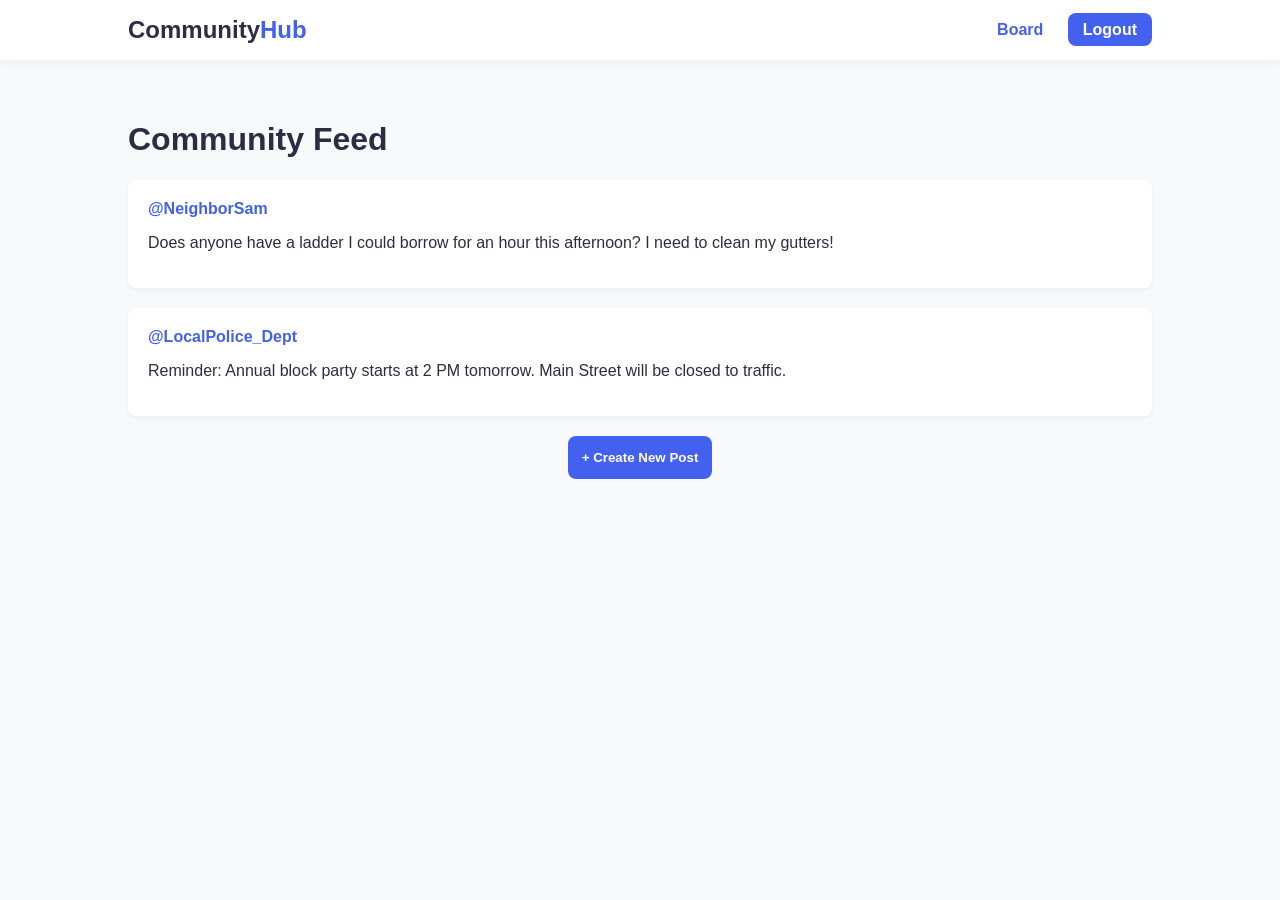
==== source/index.html @ c528bd12 "Initial commit" ====
<!DOCTYPE html>
<html lang="en">
<head>
    <meta charset="UTF-8">
    <title>Home | Community Hub</title>
    <link rel="stylesheet" href="style.css">
    <style>
        .container { padding: 40px 10%; }
        .post { background: white; padding: 20px; border-radius: 8px; margin-bottom: 20px; box-shadow: 0 2px 5px rgba(0,0,0,0.05); }
        .post-header { font-weight: bold; color: var(--primary); margin-bottom: 5px; }
    </style>
</head>
<body>
    <nav class="navbar">
        <a href="index.html" class="logo">Community<span>Hub</span></a>
        <div>
            <a href="index.html" style="margin-right:20px">Board</a>
            <a href="login.html" class="btn-primary" style="padding: 8px 15px;">Logout</a>
        </div>
    </nav>

    <main class="container">
        <h1>Community Feed</h1>
        
        <div class="post">
            <div class="post-header">@NeighborSam</div>
            <p>Does anyone have a ladder I could borrow for an hour this afternoon? I need to clean my gutters!</p>
        </div>

        <div class="post">
            <div class="post-header">@LocalPolice_Dept</div>
            <p>Reminder: Annual block party starts at 2 PM tomorrow. Main Street will be closed to traffic.</p>
        </div>

        <div class="text-center">
            <button class="btn-primary" style="width: auto;" onclick="alert('Post feature coming soon!')">+ Create New Post</button>
        </div>
    </main>
</body>
</html>
---- source/style.css ----
:root {
    --primary: #4361ee;
    --dark: #2b2d42;
    --light: #f8f9fa;
    --white: #ffffff;
    --gray: #6c757d;
}

body {
    font-family: 'Inter', sans-serif;
    background-color: var(--light);
    margin: 0;
    color: var(--dark);
}

/* Layouts */
.auth-wrapper {
    height: 100vh;
    display: flex;
    justify-content: center;
    align-items: center;
    background: linear-gradient(135deg, #4361ee 0%, #3f37c9 100%);
}

.card {
    background: var(--white);
    padding: 2rem;
    border-radius: 12px;
    box-shadow: 0 10px 25px rgba(0,0,0,0.1);
    width: 100%;
    max-width: 400px;
}

/* Navbar */
.navbar {
    background: var(--white);
    padding: 1rem 10%;
    display: flex;
    justify-content: space-between;
    align-items: center;
    box-shadow: 0 2px 10px rgba(0,0,0,0.05);
}

.logo { font-size: 1.5rem; font-weight: 800; text-decoration: none; color: var(--dark); }
.logo span { color: var(--primary); }

/* Forms & Buttons */
input {
    width: 100%;
    padding: 12px;
    margin: 10px 0 20px 0;
    border: 1px solid #ddd;
    border-radius: 8px;
    box-sizing: border-box;
}

.btn-primary {
    background: var(--primary);
    color: white;
    border: none;
    padding: 14px;
    border-radius: 8px;
    width: 100%;
    font-weight: 600;
    cursor: pointer;
    transition: 0.3s;
}

.btn-primary:hover { background: #3046bc; }

.text-center { text-align: center; margin-top: 1rem; }
a { color: var(--primary); text-decoration: none; font-weight: 600; }
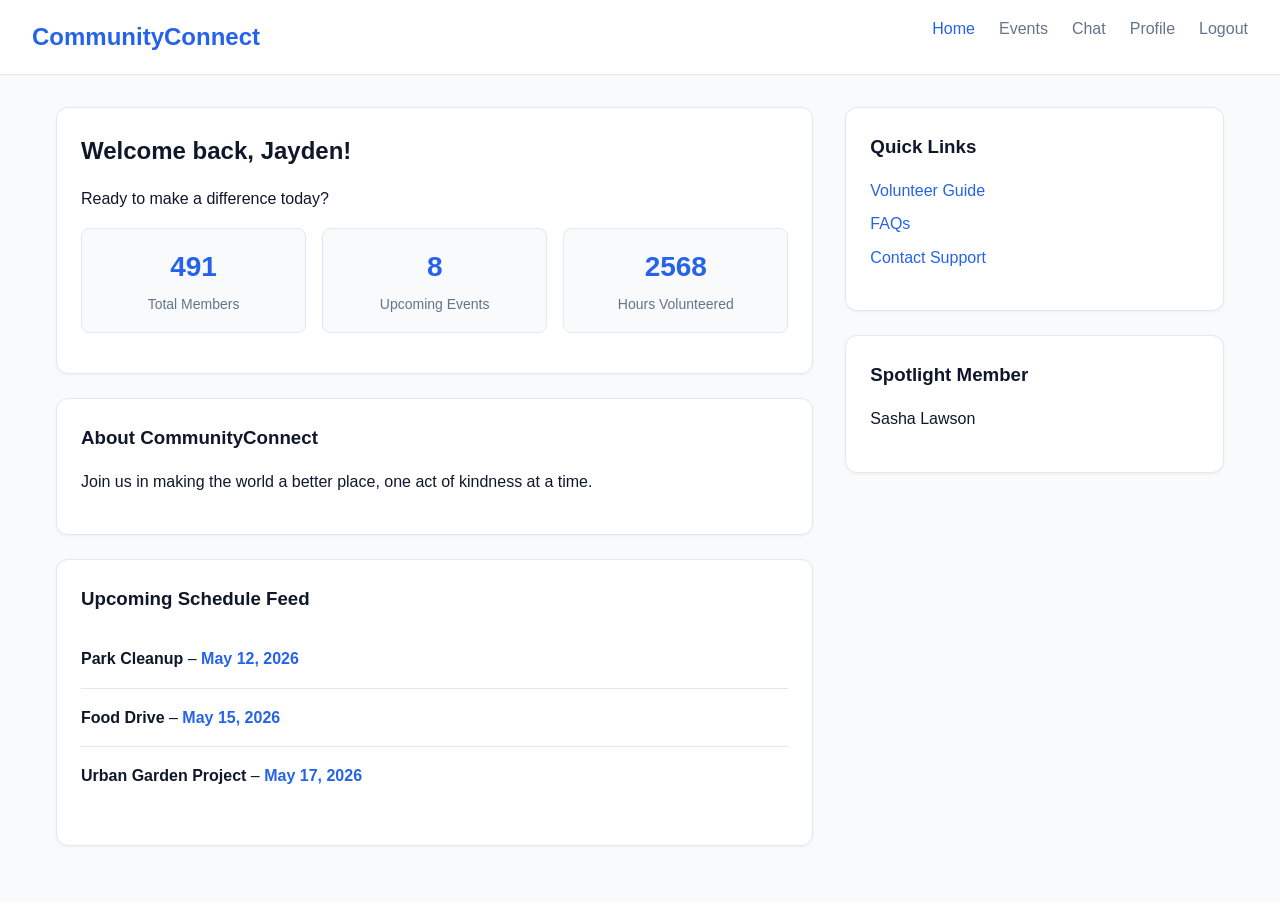
==== commit d8d2d5a4: "Updated homepage layout and fixed typos" ====
--- a/source/index.html
+++ b/source/index.html
@@ -1,40 +1,115 @@
 <!DOCTYPE html>
 <html lang="en">
 <head>
-    <meta charset="UTF-8">
-    <title>Home | Community Hub</title>
-    <link rel="stylesheet" href="style.css">
-    <style>
-        .container { padding: 40px 10%; }
-        .post { background: white; padding: 20px; border-radius: 8px; margin-bottom: 20px; box-shadow: 0 2px 5px rgba(0,0,0,0.05); }
-        .post-header { font-weight: bold; color: var(--primary); margin-bottom: 5px; }
-    </style>
+  <meta charset="UTF-8">
+  <meta name="viewport" content="width=device-width, initial-scale=1.0">
+  <title>CommunityConnect - Home</title>
+  <link rel="stylesheet" href="style.css">
 </head>
 <body>
+  <header>
+    <h1>CommunityConnect</h1>
     <nav class="navbar">
-        <a href="index.html" class="logo">Community<span>Hub</span></a>
-        <div>
-            <a href="index.html" style="margin-right:20px">Board</a>
-            <a href="login.html" class="btn-primary" style="padding: 8px 15px;">Logout</a>
+      <ul>
+        <li><a href="index.html" class="active">Home</a></li>
+        <li><a href="events.html">Events</a></li>
+        <li><a href="chat_interface.html">Chat</a></li>
+        <li><a href="profile.html">Profile</a></li>
+        <li><a href="logout.html">Logout</a></li>
+      </ul>
+    </nav>
+  </header>
+
+  <div class="layout">
+    <main>
+      <section class="welcome">
+        <h2>Welcome back, Jayden!</h2>
+        <p>Ready to make a difference today?</p>
+        <div class="stats">
+          <div class="stat-card">
+            <h3>491</h3>
+            <p>Total Members</p>
+          </div>
+          <div class="stat-card">
+            <h3>8</h3>
+            <p>Upcoming Events</p>
+          </div>
+          <div class="stat-card">
+            <h3>2568</h3>
+            <p>Hours Volunteered</p>
+          </div>
         </div>
-    </nav>
+      </section>
 
-    <main class="container">
-        <h1>Community Feed</h1>
-        
-        <div class="post">
-            <div class="post-header">@NeighborSam</div>
-            <p>Does anyone have a ladder I could borrow for an hour this afternoon? I need to clean my gutters!</p>
-        </div>
+      <section class="about">
+        <h3>About CommunityConnect</h3>
+        <p>Join us in making the world a better place, one act of kindness at a time.</p>
+      </section>
 
-        <div class="post">
-            <div class="post-header">@LocalPolice_Dept</div>
-            <p>Reminder: Annual block party starts at 2 PM tomorrow. Main Street will be closed to traffic.</p>
-        </div>
+      <section>
+        <h3>Upcoming Schedule Feed</h3>
+        <ul id="home-event-list" class="event-list"></ul>
+      </section>
+    </main>
 
-        <div class="text-center">
-            <button class="btn-primary" style="width: auto;" onclick="alert('Post feature coming soon!')">+ Create New Post</button>
-        </div>
-    </main>
+    <aside>
+      <section class="quick-links">
+        <h3>Quick Links</h3>
+        <ul style="list-style: none; padding-left: 0; display: grid; gap: 0.5rem;">
+          <li><a href="volunteer-guide.html" style="color: var(--primary); text-decoration: none;">Volunteer Guide</a></li>
+          <li><a href="faqs.html" style="color: var(--primary); text-decoration: none;">FAQs</a></li>
+          <li><a href="contact support.html" style="color: var(--primary); text-decoration: none;">Contact Support</a></li>
+        </ul>
+      </section>
+
+      <section class="spotlight">
+        <h3>Spotlight Member</h3>
+        <p>Sasha Lawson</p>
+      </section>
+    </aside>
+  </div>
+
+  <script>
+    const defaultEvents = [
+      { title: "Park Cleanup", date: "2026-05-12" },
+      { title: "Food Drive", date: "2026-05-15" },
+      { title: "Urban Garden Project", date: "2026-05-17" }
+    ];
+
+    function getStoredEvents() {
+      const stored = localStorage.getItem('communityEvents');
+      if (!stored) {
+        localStorage.setItem('communityEvents', JSON.stringify(defaultEvents));
+        return defaultEvents;
+      }
+      return JSON.parse(stored);
+    }
+
+    function formatDisplayDate(rawDateString) {
+      if (!rawDateString) return "Unknown Date";
+      const eventDate = new Date(rawDateString);
+      return eventDate.toLocaleDateString('en-US', { 
+        month: 'short', 
+        day: 'numeric',
+        year: 'numeric',
+        timeZone: 'UTC'
+      });
+    }
+
+    function renderDashboardEvents() {
+      const events = getStoredEvents();
+      const listElement = document.getElementById('home-event-list');
+      listElement.innerHTML = '';
+
+      events.forEach(event => {
+        const li = document.createElement('li');
+        li.className = 'event-item';
+        li.innerHTML = `<strong>${event.title}</strong> – <span class="event-date">${formatDisplayDate(event.date)}</span>`;
+        listElement.appendChild(li);
+      });
+    }
+    
+    window.addEventListener('DOMContentLoaded', renderDashboardEvents);
+  </script>
 </body>
 </html>
--- a/source/style.css
+++ b/source/style.css
@@ -1,72 +1,292 @@
 :root {
-    --primary: #4361ee;
-    --dark: #2b2d42;
-    --light: #f8f9fa;
-    --white: #ffffff;
-    --gray: #6c757d;
+  --primary: #2563eb;
+  --primary-hover: #1d4ed8;
+  --bg-main: #f8fafc;
+  --bg-card: #ffffff;
+  --text-dark: #0f172a;
+  --text-muted: #64748b;
+  --border: #e2e8f0;
+  --success: #10b981;
+}
+
+* {
+  box-sizing: border-box;
+  margin: 0;
+  padding: 0;
+  font-family: -apple-system, BlinkMacSystemFont, "Segoe UI", Roboto, sans-serif;
 }
 
 body {
-    font-family: 'Inter', sans-serif;
-    background-color: var(--light);
-    margin: 0;
-    color: var(--dark);
-}
-
-/* Layouts */
-.auth-wrapper {
-    height: 100vh;
-    display: flex;
-    justify-content: center;
-    align-items: center;
-    background: linear-gradient(135deg, #4361ee 0%, #3f37c9 100%);
-}
-
-.card {
-    background: var(--white);
-    padding: 2rem;
-    border-radius: 12px;
-    box-shadow: 0 10px 25px rgba(0,0,0,0.1);
-    width: 100%;
-    max-width: 400px;
-}
-
-/* Navbar */
-.navbar {
-    background: var(--white);
-    padding: 1rem 10%;
-    display: flex;
-    justify-content: space-between;
-    align-items: center;
-    box-shadow: 0 2px 10px rgba(0,0,0,0.05);
-}
-
-.logo { font-size: 1.5rem; font-weight: 800; text-decoration: none; color: var(--dark); }
-.logo span { color: var(--primary); }
-
-/* Forms & Buttons */
-input {
-    width: 100%;
-    padding: 12px;
-    margin: 10px 0 20px 0;
-    border: 1px solid #ddd;
-    border-radius: 8px;
-    box-sizing: border-box;
-}
-
-.btn-primary {
-    background: var(--primary);
-    color: white;
-    border: none;
-    padding: 14px;
-    border-radius: 8px;
-    width: 100%;
-    font-weight: 600;
-    cursor: pointer;
-    transition: 0.3s;
-}
-
-.btn-primary:hover { background: #3046bc; }
-
-.text-center { text-align: center; margin-top: 1rem; }
-a { color: var(--primary); text-decoration: none; font-weight: 600; }+  background-color: var(--bg-main);
+  color: var(--text-dark);
+  line-height: 1.6;
+}
+
+/* --- Responsive Navigation & Header --- */
+header {
+  background: var(--bg-card);
+  border-bottom: 1px solid var(--border);
+  padding: 1rem 2rem;
+  display: flex;
+  justify-content: space-between;
+  align-items: center;
+  flex-wrap: wrap;
+  gap: 1rem;
+}
+
+header h1 {
+  font-size: 1.5rem;
+  color: var(--primary);
+}
+
+.navbar ul {
+  display: flex;
+  list-style: none;
+  gap: 1.5rem;
+  flex-wrap: wrap;
+}
+
+.navbar a {
+  text-decoration: none;
+  color: var(--text-muted);
+  font-weight: 500;
+  transition: color 0.2s;
+}
+
+.navbar a:hover, .navbar a.active {
+  color: var(--primary);
+}
+
+/* --- Layout Grids --- */
+.layout {
+  max-width: 1200px;
+  margin: 2rem auto;
+  padding: 0 1rem;
+  display: grid;
+  grid-template-columns: 2fr 1fr;
+  gap: 2rem;
+}
+
+.single-layout {
+  max-width: 800px;
+  margin: 2rem auto;
+  padding: 0 1rem;
+}
+
+/* --- Card & Content Elements --- */
+section, .main-content {
+  background: var(--bg-card);
+  border: 1px solid var(--border);
+  border-radius: 12px;
+  padding: 1.5rem;
+  margin-bottom: 1.5rem;
+  box-shadow: 0 1px 3px rgba(0,0,0,0.05);
+}
+
+h2, h3 {
+  margin-bottom: 1rem;
+  color: var(--text-dark);
+}
+
+p {
+  margin-bottom: 1rem;
+  color: var(--text-dark);
+}
+
+/* --- Dashboard Statistics --- */
+.stats {
+  display: grid;
+  grid-template-columns: repeat(3, 1fr);
+  gap: 1rem;
+  margin: 1rem 0;
+}
+
+.stat-card {
+  background: var(--bg-main);
+  padding: 1rem;
+  border-radius: 8px;
+  text-align: center;
+  border: 1px solid var(--border);
+}
+
+.stat-card h3 {
+  color: var(--primary);
+  font-size: 1.75rem;
+  margin-bottom: 0.25rem;
+}
+
+.stat-card p {
+  font-size: 0.875rem;
+  color: var(--text-muted);
+  margin-bottom: 0;
+}
+
+/* --- Form Design --- */
+.form-group {
+  margin-bottom: 1.25rem;
+}
+
+label {
+  display: block;
+  font-size: 0.875rem;
+  font-weight: 500;
+  margin-bottom: 0.35rem;
+}
+
+input[type="text"], 
+input[type="email"], 
+input[type="password"], 
+input[type="date"], 
+textarea {
+  width: 100%;
+  padding: 0.625rem 0.75rem;
+  border: 1px solid var(--border);
+  border-radius: 6px;
+  background: var(--bg-main);
+  font-size: 1rem;
+  transition: all 0.2s;
+}
+
+input:focus, textarea:focus {
+  outline: none;
+  border-color: var(--primary);
+  background: var(--bg-card);
+  box-shadow: 0 0 0 3px rgba(37, 99, 235, 0.1);
+}
+
+button, .button {
+  display: inline-block;
+  background: var(--primary);
+  color: white;
+  border: none;
+  padding: 0.625rem 1.25rem;
+  border-radius: 6px;
+  font-weight: 500;
+  text-decoration: none;
+  cursor: pointer;
+  transition: background 0.2s;
+  text-align: center;
+}
+
+button:hover, .button:hover {
+  background: var(--primary-hover);
+}
+
+/* --- Lists & Event Items --- */
+ul, ol {
+  padding-left: 1.25rem;
+  margin-bottom: 1rem;
+}
+
+.event-list, .quick-links ul, .chat-rooms ul, .online-members ul {
+  list-style: none;
+  padding-left: 0;
+}
+
+.event-item {
+  padding: 1rem 0;
+  border-bottom: 1px solid var(--border);
+}
+
+.event-item:last-child {
+  border-bottom: none;
+}
+
+.event-date {
+  color: var(--primary);
+  font-weight: 600;
+}
+
+img {
+  max-width: 100%;
+  height: auto;
+  border-radius: 8px;
+}
+
+/* --- Component-Specific Styles --- */
+.profile-image {
+  width: 120px;
+  height: 120px;
+  border-radius: 50%;
+  object-fit: cover;
+  margin-bottom: 1rem;
+  border: 3px solid var(--primary);
+}
+
+/* Chat Layout Customization */
+.chat-container {
+  display: grid;
+  grid-template-columns: 200px 1fr 200px;
+  gap: 1.5rem;
+  max-width: 1200px;
+  margin: 2rem auto;
+  padding: 0 1rem;
+}
+
+.chat-window {
+  height: 350px;
+  border: 1px solid var(--border);
+  background: var(--bg-main);
+  border-radius: 8px;
+  padding: 1rem;
+  overflow-y: auto;
+  margin-bottom: 1rem;
+}
+
+.message {
+  background: white;
+  padding: 0.5rem 0.75rem;
+  border-radius: 6px;
+  margin-bottom: 0.75rem;
+  box-shadow: 0 1px 2px rgba(0,0,0,0.02);
+}
+
+.chat-form {
+  display: flex;
+  gap: 0.5rem;
+}
+
+.chat-rooms li, .online-members li {
+  padding: 0.5rem 0.75rem;
+  border-radius: 6px;
+  margin-bottom: 0.25rem;
+  cursor: pointer;
+}
+
+.chat-rooms li.active {
+  background: var(--primary);
+  color: white;
+}
+
+/* Auth Screens Layout */
+.auth-container {
+  max-width: 450px;
+  margin: 4rem auto;
+  padding: 0 1rem;
+}
+
+/* --- Media Queries / Responsiveness --- */
+@media (max-width: 992px) {
+  .chat-container {
+    grid-template-columns: 1fr;
+  }
+  .chat-rooms, .online-members {
+    display: none; /* Hide panels on smaller viewport spaces */
+  }
+}
+
+@media (max-width: 768px) {
+  header {
+    flex-direction: column;
+    text-align: center;
+    padding: 1rem;
+  }
+  
+  .layout {
+    grid-template-columns: 1fr;
+  }
+
+  .stats {
+    grid-template-columns: 1fr;
+  }
+}
